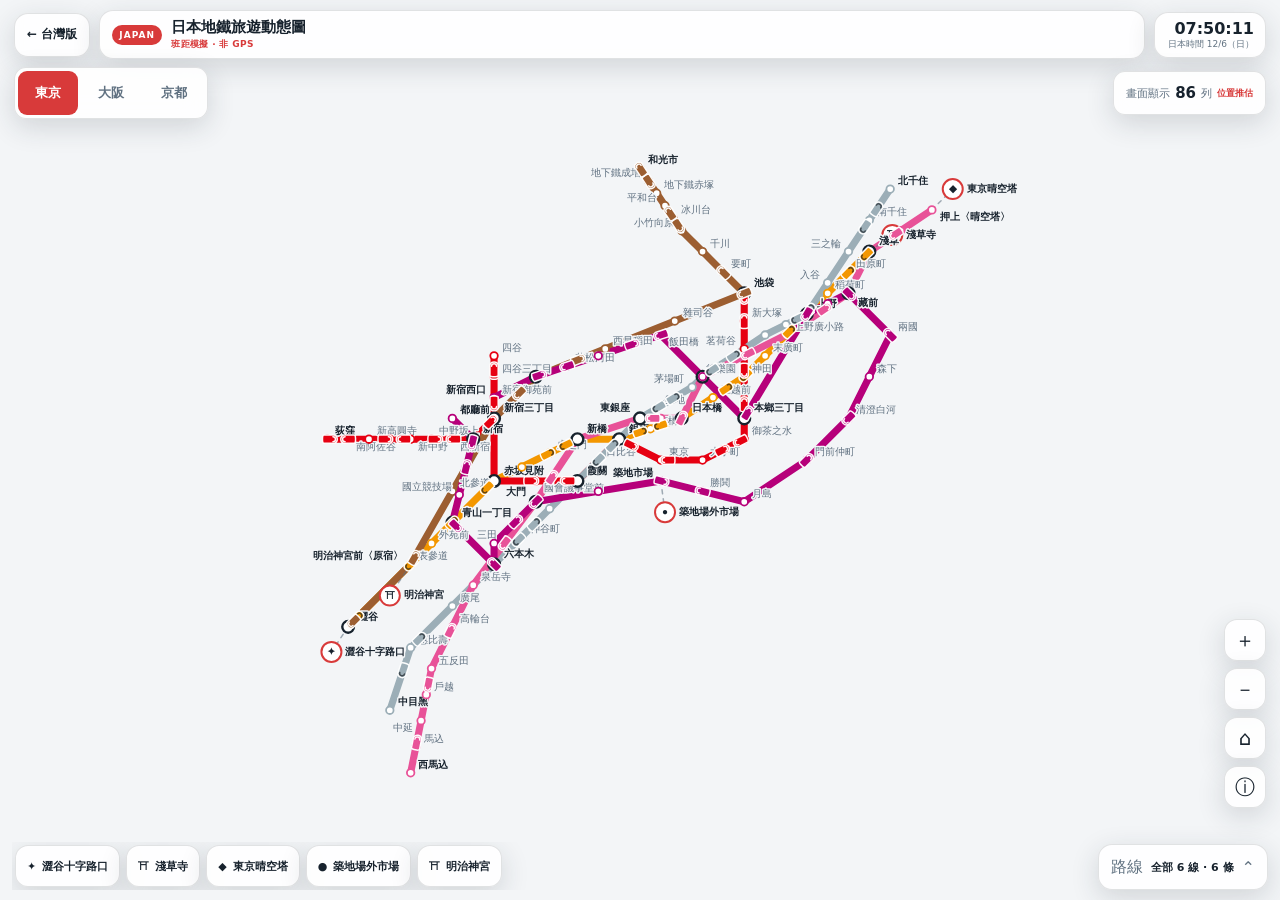
==== japan/index.html @ 380c913e "feat: add isolated Japan metro travel preview" ====
<!doctype html>
<html lang="zh-Hant">
<head>
  <meta charset="utf-8">
  <meta name="viewport" content="width=device-width, initial-scale=1, viewport-fit=cover">
  <meta name="theme-color" content="#09131D" media="(prefers-color-scheme: dark)">
  <meta name="theme-color" content="#F3F5F7" media="(prefers-color-scheme: light)">
  <meta name="description" content="東京、大阪、京都旅遊核心地鐵動態示意圖；位置依官方站序與概略班距模擬，非逐車 GPS。">
  <title>日本地鐵旅遊動態圖</title>
  <link rel="stylesheet" href="./styles.css">
</head>
<body>
  <canvas id="japanMap" role="img" aria-label="日本旅遊核心地鐵示意路網，可拖曳、縮放並點選列車、車站或景點。"></canvas>

  <header class="japan-topbar">
    <div class="japan-toprow">
      <a class="japan-back" href="../" aria-label="回到台灣捷運動態圖">← 台灣版</a>
      <div class="japan-brand">
        <span class="japan-country">JAPAN</span>
        <div class="japan-brand-copy">
          <h1>日本地鐵旅遊動態圖</h1>
          <span class="japan-method">班距模擬 · 非 GPS</span>
        </div>
      </div>
      <div class="japan-clockbox">
        <div class="japan-time" id="japanClock">--:--:--</div>
        <div class="japan-clocksub" id="japanClockSub">日本時間</div>
      </div>
    </div>

    <div class="japan-navrow">
      <div class="japan-tabs" id="japanCityTabs" role="tablist" aria-label="日本城市">
        <button data-city="tokyo" class="on" role="tab" aria-selected="true">東京</button>
        <button data-city="osaka" role="tab" aria-selected="false">大阪</button>
        <button data-city="kyoto" role="tab" aria-selected="false">京都</button>
      </div>
      <div class="japan-stat">畫面顯示 <b id="japanTrainCount">0</b> 列 <small>位置推估</small></div>
    </div>
  </header>

  <div class="japan-offbanner" id="japanOffBanner">目前非主要營運時段</div>

  <div class="japan-side-controls">
    <button id="japanZoomIn" aria-label="放大">＋</button>
    <button id="japanZoomOut" aria-label="縮小">－</button>
    <button id="japanFit" aria-label="回到全圖">⌂</button>
    <button id="japanInfo" aria-label="資料說明">ⓘ</button>
  </div>

  <div class="japan-bottom">
    <div class="japan-poi-tray" id="japanPoiTray" aria-label="熱門景點"></div>
    <button class="japan-route-button" id="japanRouteButton" aria-haspopup="dialog" aria-controls="japanRouteSheet">
      <span>路線</span>
      <b id="japanRouteSummary">讀取中</b>
      <span aria-hidden="true">⌃</span>
    </button>
  </div>

  <div class="japan-empty" id="japanEmpty" hidden>
    <b>目前沒有顯示路線</b>
    <span>可重新顯示這座城市的全部路線</span>
    <button id="japanRestore">全部顯示</button>
  </div>

  <dialog class="japan-sheet" id="japanRouteSheet" aria-labelledby="japanRouteTitle">
    <div class="japan-sheet-handle" aria-hidden="true"></div>
    <div class="japan-sheet-head">
      <div>
        <h2 id="japanRouteTitle">選擇顯示路線</h2>
        <p id="japanRouteSubtitle">旅遊核心版</p>
      </div>
      <button id="japanRouteClose" aria-label="關閉路線選單">✕</button>
    </div>
    <div class="japan-presets" id="japanPresets"></div>
    <div class="japan-route-list" id="japanRouteList"></div>
    <button class="japan-show-all" id="japanShowAll">顯示這座城市的全部路線</button>
  </dialog>

  <aside class="japan-popup" id="japanPopup" aria-live="polite">
    <button class="japan-popup-close" id="japanPopupClose" aria-label="關閉">✕</button>
    <span class="japan-line-chip" id="japanPopupChip"></span>
    <h2 id="japanPopupTitle"></h2>
    <div class="japan-popup-meta" id="japanPopupMeta"></div>
  </aside>

  <div class="japan-scrim" id="japanScrim" role="dialog" aria-modal="true" aria-labelledby="japanInfoTitle">
    <div class="japan-modal">
      <span class="japan-country">TRAVEL CORE</span>
      <h2 id="japanInfoTitle">日本版資料方式與範圍</h2>
      <p><b>畫面車點是依官方站序與概略班距平滑模擬，尚未逐班對齊官方時刻表，也不是逐車 GPS。</b> 東京、大阪與京都皆使用日本時間；臨時延誤、跳站、直通運轉及加班車可能不會反映。</p>
      <p>首版涵蓋東京 6 線、大阪 5 線及京都市營地下鐵完整 2 線，目標是快速看懂台灣旅客常用的觀光主軸，並非日本全國完整路網。</p>
      <p>都營淺草線與大江戶線具有官方即時 VehiclePosition 資料介面，但此審核預覽尚未把它套入車點；因此全頁目前統一、誠實標示為「班距模擬」。大阪官方列車位置頁未提供可合法重用的公開 API，本站不會擷取非公開介面。</p>
      <p>🐇「岡崎神社・兔子神社」是旅遊景點，不是地鐵站；圖上以景點 pin 與轉乘提示呈現。</p>
      <p class="japan-sources">
        官方資料：
        <a href="https://www.tokyometro.jp/tcn/subwaymap/index.html" target="_blank" rel="noreferrer">東京 Metro</a>、
        <a href="https://www.kotsu.metro.tokyo.jp/eng/subway_stations/" target="_blank" rel="noreferrer">都營地下鐵</a>、
        <a href="https://subway-tr.osakametro.co.jp/en/guide/routemap.php" target="_blank" rel="noreferrer">Osaka Metro</a>、
        <a href="https://www2.city.kyoto.lg.jp/kotsu/webguide/en/tika/tika_route_info.html" target="_blank" rel="noreferrer">京都市交通局</a>、
        <a href="https://ja.kyoto.travel/tourism/single01.php?category_id=7&amp;tourism_id=246" target="_blank" rel="noreferrer">京都市官方觀光</a>
      </p>
      <button id="japanInfoClose">開始看車</button>
    </div>
  </div>

  <script type="module" src="./app.mjs"></script>
</body>
</html>
---- japan/styles.css ----
:root {
  color-scheme: light dark;
  --jp-bg: #F3F5F7;
  --jp-panel: rgba(255, 255, 255, 0.9);
  --jp-panel-solid: #FFFFFF;
  --jp-ink: #17222D;
  --jp-muted: #607181;
  --jp-line: rgba(23, 34, 45, 0.13);
  --jp-accent: #D83A3A;
  --jp-accent-soft: #F9E5E5;
  --jp-on-accent: #FFFFFF;
  --jp-halo: #F3F5F7;
  --jp-shadow: 0 8px 28px rgba(30, 43, 55, 0.16);
  --jp-topbar-bottom: 126px;
}

@media (prefers-color-scheme: dark) {
  :root {
    --jp-bg: #09131D;
    --jp-panel: rgba(15, 29, 42, 0.9);
    --jp-panel-solid: #122131;
    --jp-ink: #EEF3F7;
    --jp-muted: #9AAABA;
    --jp-line: rgba(238, 243, 247, 0.13);
    --jp-accent: #FF6868;
    --jp-accent-soft: #3B2228;
    --jp-on-accent: #1C0B0B;
    --jp-halo: #09131D;
    --jp-shadow: 0 8px 30px rgba(0, 0, 0, 0.48);
  }
}

* { box-sizing: border-box; margin: 0; padding: 0; }
html, body { width: 100%; height: 100%; }

body {
  position: fixed;
  inset: 0;
  overflow: hidden;
  background: var(--jp-bg);
  color: var(--jp-ink);
  font-family: -apple-system, BlinkMacSystemFont, "PingFang TC", "Noto Sans TC",
    "Yu Gothic UI", "Microsoft JhengHei", system-ui, sans-serif;
  user-select: none;
  -webkit-user-select: none;
}

#japanMap {
  position: absolute;
  inset: 0;
  width: 100%;
  height: 100%;
  touch-action: none;
  cursor: grab;
}

#japanMap.dragging { cursor: grabbing; }

.japan-topbar {
  position: absolute;
  z-index: 20;
  top: 0;
  left: 0;
  right: 0;
  display: flex;
  flex-direction: column;
  gap: 8px;
  padding: calc(10px + env(safe-area-inset-top)) 14px 8px;
  pointer-events: none;
}

.japan-toprow,
.japan-navrow {
  display: flex;
  align-items: center;
  gap: 9px;
}

.japan-back,
.japan-brand,
.japan-clockbox,
.japan-tabs,
.japan-stat {
  border: 1px solid var(--jp-line);
  background: var(--jp-panel);
  -webkit-backdrop-filter: blur(14px);
  backdrop-filter: blur(14px);
  box-shadow: var(--jp-shadow);
  pointer-events: auto;
}

.japan-back {
  min-height: 44px;
  display: inline-flex;
  align-items: center;
  padding: 0 12px;
  border-radius: 14px;
  color: var(--jp-ink);
  text-decoration: none;
  font-size: 12px;
  font-weight: 800;
  white-space: nowrap;
}

.japan-brand {
  min-width: 0;
  flex: 1;
  min-height: 44px;
  display: flex;
  align-items: center;
  gap: 9px;
  padding: 7px 12px;
  border-radius: 14px;
}

.japan-country {
  display: inline-flex;
  flex: 0 0 auto;
  align-items: center;
  min-height: 20px;
  padding: 3px 7px;
  border-radius: 999px;
  background: var(--jp-accent);
  color: var(--jp-on-accent);
  font-size: 9px;
  font-weight: 900;
  letter-spacing: 0.12em;
}

.japan-brand-copy { min-width: 0; }

.japan-brand h1 {
  overflow: hidden;
  color: var(--jp-ink);
  font-size: 15px;
  font-weight: 850;
  line-height: 1.2;
  text-overflow: ellipsis;
  white-space: nowrap;
}

.japan-method {
  display: block;
  overflow: hidden;
  margin-top: 2px;
  color: var(--jp-accent);
  font-size: 9px;
  font-weight: 800;
  letter-spacing: 0.04em;
  text-overflow: ellipsis;
  white-space: nowrap;
}

.japan-clockbox {
  flex: 0 0 auto;
  min-width: 112px;
  padding: 6px 11px;
  border-radius: 14px;
  text-align: right;
}

.japan-time {
  font-size: 16px;
  font-weight: 800;
  font-variant-numeric: tabular-nums;
}

.japan-clocksub {
  color: var(--jp-muted);
  font-size: 9px;
  white-space: nowrap;
}

.japan-navrow { justify-content: space-between; }

.japan-tabs {
  display: inline-flex;
  gap: 3px;
  padding: 3px;
  border-radius: 12px;
}

.japan-tabs button,
.japan-side-controls button,
.japan-route-button,
.japan-poi,
.japan-sheet button,
.japan-empty button,
.japan-modal button,
.japan-popup-close {
  appearance: none;
  border: 0;
  color: inherit;
  font: inherit;
  cursor: pointer;
}

.japan-tabs button {
  min-height: 44px;
  padding: 6px 17px;
  border-radius: 9px;
  background: transparent;
  color: var(--jp-muted);
  font-size: 13px;
  font-weight: 800;
}

.japan-tabs button.on {
  background: var(--jp-accent);
  color: var(--jp-on-accent);
}

.japan-stat {
  min-height: 44px;
  display: flex;
  align-items: center;
  gap: 5px;
  padding: 6px 12px;
  border-radius: 12px;
  color: var(--jp-muted);
  font-size: 11px;
  white-space: nowrap;
}

.japan-stat b {
  color: var(--jp-ink);
  font-size: 15px;
  font-variant-numeric: tabular-nums;
}

.japan-stat small {
  color: var(--jp-accent);
  font-size: 9px;
  font-weight: 850;
}

.japan-offbanner {
  position: absolute;
  z-index: 12;
  top: calc(var(--jp-topbar-bottom) + 8px);
  left: 50%;
  padding: 7px 13px;
  border: 1px solid var(--jp-line);
  border-radius: 999px;
  background: var(--jp-panel);
  box-shadow: var(--jp-shadow);
  color: var(--jp-muted);
  font-size: 11px;
  opacity: 0;
  pointer-events: none;
  transform: translate(-50%, -8px);
  transition: 180ms ease;
  white-space: nowrap;
}

.japan-offbanner.show { opacity: 1; transform: translate(-50%, 0); }

.japan-side-controls {
  position: absolute;
  z-index: 15;
  right: 14px;
  bottom: calc(92px + env(safe-area-inset-bottom));
  display: flex;
  flex-direction: column;
  gap: 7px;
}

.japan-side-controls button {
  width: 42px;
  height: 42px;
  border: 1px solid var(--jp-line);
  border-radius: 13px;
  background: var(--jp-panel);
  box-shadow: var(--jp-shadow);
  color: var(--jp-ink);
  font-size: 20px;
  font-weight: 500;
}

.japan-bottom {
  position: absolute;
  z-index: 18;
  right: 12px;
  bottom: calc(10px + env(safe-area-inset-bottom));
  left: 12px;
  display: flex;
  align-items: flex-end;
  gap: 8px;
  pointer-events: none;
}

.japan-poi-tray {
  flex: 1;
  display: flex;
  gap: 6px;
  min-width: 0;
  overflow-x: auto;
  padding: 3px;
  scrollbar-width: none;
  pointer-events: auto;
}

.japan-poi-tray::-webkit-scrollbar { display: none; }

.japan-poi {
  flex: 0 0 auto;
  min-height: 42px;
  display: inline-flex;
  align-items: center;
  gap: 6px;
  padding: 7px 11px;
  border: 1px solid var(--jp-line);
  border-radius: 13px;
  background: var(--jp-panel);
  box-shadow: var(--jp-shadow);
  color: var(--jp-ink);
  font-size: 11px;
  font-weight: 750;
  white-space: nowrap;
}

.japan-poi.featured {
  border-color: color-mix(in srgb, var(--jp-accent) 40%, transparent);
  background: var(--jp-accent-soft);
}

.japan-route-button {
  flex: 0 0 auto;
  min-width: 150px;
  min-height: 46px;
  display: grid;
  grid-template-columns: auto 1fr auto;
  align-items: center;
  gap: 8px;
  padding: 7px 12px;
  border: 1px solid var(--jp-line);
  border-radius: 14px;
  background: var(--jp-panel);
  box-shadow: var(--jp-shadow);
  color: var(--jp-muted);
  pointer-events: auto;
  text-align: left;
}

.japan-route-button b {
  overflow: hidden;
  color: var(--jp-ink);
  font-size: 11px;
  text-overflow: ellipsis;
  white-space: nowrap;
}

.japan-empty {
  position: absolute;
  z-index: 14;
  top: 50%;
  left: 50%;
  width: min(300px, calc(100vw - 40px));
  padding: 18px;
  border: 1px solid var(--jp-line);
  border-radius: 18px;
  background: var(--jp-panel);
  box-shadow: var(--jp-shadow);
  text-align: center;
  transform: translate(-50%, -50%);
}

.japan-empty span {
  display: block;
  margin: 4px 0 12px;
  color: var(--jp-muted);
  font-size: 12px;
}

.japan-empty button,
.japan-show-all,
.japan-modal button {
  min-height: 44px;
  padding: 8px 16px;
  border-radius: 12px;
  background: var(--jp-accent);
  color: var(--jp-on-accent);
  font-weight: 850;
}

.japan-sheet {
  position: fixed;
  z-index: 50;
  top: auto;
  right: 0;
  bottom: 0;
  left: 0;
  width: min(620px, 100%);
  max-height: min(76vh, 720px);
  margin: auto;
  padding: 10px 14px calc(16px + env(safe-area-inset-bottom));
  overflow-y: auto;
  border: 1px solid var(--jp-line);
  border-bottom: 0;
  border-radius: 22px 22px 0 0;
  background: var(--jp-panel-solid);
  box-shadow: 0 -12px 40px rgba(0, 0, 0, 0.26);
  color: var(--jp-ink);
}

.japan-sheet::backdrop { background: rgba(4, 11, 17, 0.58); }

.japan-sheet-handle {
  width: 42px;
  height: 4px;
  margin: 1px auto 10px;
  border-radius: 999px;
  background: var(--jp-line);
}

.japan-sheet-head {
  display: flex;
  align-items: center;
  justify-content: space-between;
  margin-bottom: 12px;
}

.japan-sheet-head h2 { font-size: 18px; }
.japan-sheet-head p { margin-top: 2px; color: var(--jp-muted); font-size: 11px; }
.japan-sheet-head button,
.japan-popup-close {
  width: 42px;
  height: 42px;
  border-radius: 12px;
  background: transparent;
  color: var(--jp-muted);
}

.japan-presets {
  display: flex;
  gap: 7px;
  overflow-x: auto;
  margin-bottom: 12px;
  padding-bottom: 2px;
}

.japan-presets button {
  flex: 0 0 auto;
  min-height: 40px;
  padding: 7px 13px;
  border: 1px solid var(--jp-line);
  border-radius: 999px;
  background: transparent;
  color: var(--jp-muted);
  font-size: 12px;
  font-weight: 800;
}

.japan-presets button.on {
  border-color: var(--jp-accent);
  background: var(--jp-accent-soft);
  color: var(--jp-accent);
}

.japan-route-list {
  display: grid;
  grid-template-columns: repeat(2, minmax(0, 1fr));
  gap: 8px;
}

.japan-route-row {
  min-height: 52px;
  display: grid;
  grid-template-columns: 11px 1fr auto;
  align-items: center;
  gap: 9px;
  padding: 9px 11px;
  border: 1px solid var(--jp-line) !important;
  border-radius: 13px;
  background: transparent;
  color: var(--jp-ink);
  text-align: left;
}

.japan-route-dot {
  width: 10px;
  height: 10px;
  border-radius: 50%;
  background: var(--route-color);
}

.japan-route-copy b,
.japan-route-copy small { display: block; }
.japan-route-copy b { font-size: 12px; }
.japan-route-copy small {
  margin-top: 2px;
  color: var(--jp-muted);
  font-size: 9px;
}

.japan-route-toggle {
  width: 32px;
  height: 19px;
  padding: 2px;
  border-radius: 999px;
  background: var(--jp-line);
}

.japan-route-toggle::after {
  content: "";
  display: block;
  width: 15px;
  height: 15px;
  border-radius: 50%;
  background: var(--jp-panel-solid);
  box-shadow: 0 1px 4px rgba(0,0,0,.25);
  transition: transform 160ms ease;
}

.japan-route-row[aria-pressed="true"] .japan-route-toggle {
  background: var(--route-color);
}

.japan-route-row[aria-pressed="true"] .japan-route-toggle::after {
  transform: translateX(13px);
}

.japan-show-all { width: 100%; margin-top: 12px; }

.japan-popup {
  position: absolute;
  z-index: 24;
  top: calc(var(--jp-topbar-bottom) + 12px);
  left: 14px;
  width: min(330px, calc(100vw - 80px));
  padding: 13px 44px 13px 14px;
  border: 1px solid var(--jp-line);
  border-radius: 16px;
  background: var(--jp-panel);
  box-shadow: var(--jp-shadow);
  opacity: 0;
  pointer-events: none;
  transform: translateY(-7px);
  transition: 160ms ease;
}

.japan-popup.show { opacity: 1; pointer-events: auto; transform: translateY(0); }
.japan-popup-close { position: absolute; top: 5px; right: 5px; }

.japan-line-chip {
  display: inline-flex;
  min-height: 23px;
  align-items: center;
  padding: 3px 8px;
  border-radius: 8px;
  font-size: 10px;
  font-weight: 900;
}

.japan-popup h2 { margin-top: 7px; font-size: 18px; }
.japan-popup-meta { margin-top: 5px; color: var(--jp-muted); font-size: 12px; line-height: 1.55; }

.japan-scrim {
  position: fixed;
  z-index: 80;
  inset: 0;
  display: none;
  align-items: center;
  justify-content: center;
  padding: 18px;
  background: rgba(3, 10, 16, 0.62);
}

.japan-scrim.show { display: flex; }

.japan-modal {
  width: min(540px, 100%);
  max-height: min(82vh, 720px);
  overflow-y: auto;
  padding: 22px;
  border: 1px solid var(--jp-line);
  border-radius: 20px;
  background: var(--jp-panel-solid);
  box-shadow: 0 18px 60px rgba(0,0,0,.4);
}

.japan-modal h2 { margin: 11px 0 13px; font-size: 21px; }
.japan-modal p { margin-top: 10px; color: var(--jp-muted); font-size: 13px; line-height: 1.65; }
.japan-modal b { color: var(--jp-ink); }
.japan-modal a {
  color: var(--jp-ink);
  font-weight: 750;
  text-decoration-color: color-mix(in srgb, var(--jp-accent) 76%, transparent);
  text-underline-offset: 3px;
}
.japan-sources { padding-top: 10px; border-top: 1px solid var(--jp-line); }
.japan-modal button { width: 100%; margin-top: 17px; }

button:focus-visible,
a:focus-visible {
  outline: 2px solid var(--jp-accent);
  outline-offset: 2px;
}

@media (max-width: 620px) {
  .japan-topbar { padding-right: 9px; padding-left: 9px; }
  .japan-toprow { gap: 6px; }
  .japan-back { padding-inline: 9px; font-size: 11px; }
  .japan-brand { padding-inline: 9px; }
  .japan-country { display: none; }
  .japan-clockbox { min-width: 96px; padding-inline: 8px; }
  .japan-clocksub { max-width: 92px; overflow: hidden; text-overflow: ellipsis; }
  .japan-tabs { flex: 1; }
  .japan-tabs button { flex: 1 1 0; min-width: 0; padding-inline: 8px; }
  .japan-stat { padding-inline: 8px; }
  .japan-stat small { display: none; }
  .japan-side-controls { right: 10px; }
  .japan-bottom { right: 9px; left: 9px; }
  .japan-route-button { min-width: 132px; }
  .japan-route-list { grid-template-columns: 1fr; }
}

@media (max-width: 390px) {
  .japan-brand h1 { font-size: 13px; }
  .japan-method { font-size: 8px; }
  .japan-time { font-size: 14px; }
  .japan-clockbox { min-width: 86px; }
  .japan-stat { font-size: 0; gap: 2px; }
  .japan-stat::before { content: "列車"; font-size: 10px; }
  .japan-route-button { min-width: 122px; }
}

@media (max-width: 350px) {
  .japan-back {
    width: 42px;
    justify-content: center;
    overflow: hidden;
    color: transparent;
    font-size: 0;
  }
  .japan-back::before {
    content: "←";
    color: var(--jp-ink);
    font-size: 14px;
  }
  .japan-brand { gap: 0; }
  .japan-clockbox { min-width: 82px; }
}

@media (prefers-reduced-motion: reduce) {
  *, *::before, *::after {
    scroll-behavior: auto !important;
    transition-duration: 0.01ms !important;
  }
}
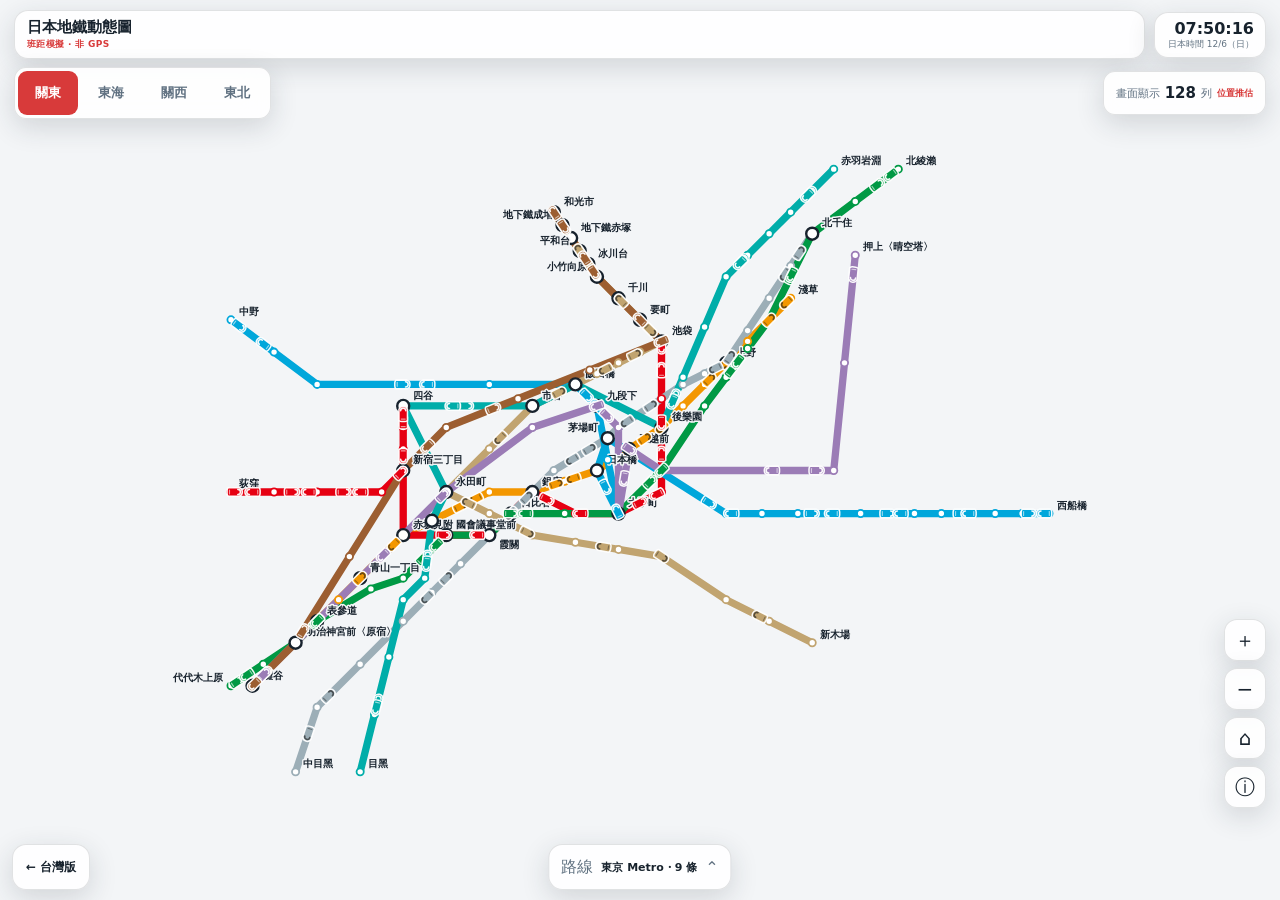
==== commit bf0a58d6: "feat: expand Japan metro network and align UI" ====
--- a/japan/index.html
+++ b/japan/index.html
@@ -5,20 +5,18 @@
   <meta name="viewport" content="width=device-width, initial-scale=1, viewport-fit=cover">
   <meta name="theme-color" content="#09131D" media="(prefers-color-scheme: dark)">
   <meta name="theme-color" content="#F3F5F7" media="(prefers-color-scheme: light)">
-  <meta name="description" content="東京、大阪、京都旅遊核心地鐵動態示意圖；位置依官方站序與概略班距模擬，非逐車 GPS。">
-  <title>日本地鐵旅遊動態圖</title>
+  <meta name="description" content="日本本州主要地下鐵的車廂路線圖式動態模擬。涵蓋東京、橫濱、名古屋、大阪、京都、神戶與仙台；依概略班距推估，非 GPS。">
+  <title>日本地鐵動態圖</title>
   <link rel="stylesheet" href="./styles.css">
 </head>
 <body>
-  <canvas id="japanMap" role="img" aria-label="日本旅遊核心地鐵示意路網，可拖曳、縮放並點選列車、車站或景點。"></canvas>
+  <canvas id="japanMap" role="img" aria-label="日本本州主要地下鐵車廂路線圖式動態模擬"></canvas>
 
   <header class="japan-topbar">
     <div class="japan-toprow">
-      <a class="japan-back" href="../" aria-label="回到台灣捷運動態圖">← 台灣版</a>
       <div class="japan-brand">
-        <span class="japan-country">JAPAN</span>
-        <div class="japan-brand-copy">
-          <h1>日本地鐵旅遊動態圖</h1>
+        <div>
+          <h1>日本地鐵動態圖</h1>
           <span class="japan-method">班距模擬 · 非 GPS</span>
         </div>
       </div>
@@ -29,26 +27,27 @@
     </div>
 
     <div class="japan-navrow">
-      <div class="japan-tabs" id="japanCityTabs" role="tablist" aria-label="日本城市">
-        <button data-city="tokyo" class="on" role="tab" aria-selected="true">東京</button>
-        <button data-city="osaka" role="tab" aria-selected="false">大阪</button>
-        <button data-city="kyoto" role="tab" aria-selected="false">京都</button>
+      <div class="japan-tabs" role="tablist" aria-label="日本區域">
+        <button data-region="kanto" class="on" role="tab" aria-selected="true">關東</button>
+        <button data-region="tokai" role="tab" aria-selected="false">東海</button>
+        <button data-region="kansai" role="tab" aria-selected="false">關西</button>
+        <button data-region="tohoku" role="tab" aria-selected="false">東北</button>
       </div>
-      <div class="japan-stat">畫面顯示 <b id="japanTrainCount">0</b> 列 <small>位置推估</small></div>
+      <div class="japan-stat">畫面顯示 <b id="japanTrainCount">0</b> 列<small>位置推估</small></div>
     </div>
   </header>
 
-  <div class="japan-offbanner" id="japanOffBanner">目前非主要營運時段</div>
+  <div class="japan-offbanner" id="japanOffBanner">目前可能在非營運時段</div>
 
   <div class="japan-side-controls">
     <button id="japanZoomIn" aria-label="放大">＋</button>
-    <button id="japanZoomOut" aria-label="縮小">－</button>
+    <button id="japanZoomOut" aria-label="縮小">−</button>
     <button id="japanFit" aria-label="回到全圖">⌂</button>
-    <button id="japanInfo" aria-label="資料說明">ⓘ</button>
+    <button id="japanInfo" aria-label="資料與方法說明">ⓘ</button>
   </div>
 
+  <a class="japan-country-switch" href="../" aria-label="回到台灣捷運動態圖">← 台灣版</a>
   <div class="japan-bottom">
-    <div class="japan-poi-tray" id="japanPoiTray" aria-label="熱門景點"></div>
     <button class="japan-route-button" id="japanRouteButton" aria-haspopup="dialog" aria-controls="japanRouteSheet">
       <span>路線</span>
       <b id="japanRouteSummary">讀取中</b>
@@ -58,8 +57,8 @@
 
   <div class="japan-empty" id="japanEmpty" hidden>
     <b>目前沒有顯示路線</b>
-    <span>可重新顯示這座城市的全部路線</span>
-    <button id="japanRestore">全部顯示</button>
+    <span>可打開下方路線面板重新選擇。</span>
+    <button id="japanRestore">顯示本區全部</button>
   </div>
 
   <dialog class="japan-sheet" id="japanRouteSheet" aria-labelledby="japanRouteTitle">
@@ -67,13 +66,13 @@
     <div class="japan-sheet-head">
       <div>
         <h2 id="japanRouteTitle">選擇顯示路線</h2>
-        <p id="japanRouteSubtitle">旅遊核心版</p>
+        <p id="japanRouteSubtitle">依區域載入</p>
       </div>
-      <button id="japanRouteClose" aria-label="關閉路線選單">✕</button>
+      <button id="japanRouteClose" aria-label="關閉路線面板">✕</button>
     </div>
     <div class="japan-presets" id="japanPresets"></div>
     <div class="japan-route-list" id="japanRouteList"></div>
-    <button class="japan-show-all" id="japanShowAll">顯示這座城市的全部路線</button>
+    <button class="japan-show-all" id="japanShowAll">顯示本區全部路線</button>
   </dialog>
 
   <aside class="japan-popup" id="japanPopup" aria-live="polite">
@@ -85,21 +84,24 @@
 
   <div class="japan-scrim" id="japanScrim" role="dialog" aria-modal="true" aria-labelledby="japanInfoTitle">
     <div class="japan-modal">
-      <span class="japan-country">TRAVEL CORE</span>
-      <h2 id="japanInfoTitle">日本版資料方式與範圍</h2>
-      <p><b>畫面車點是依官方站序與概略班距平滑模擬，尚未逐班對齊官方時刻表，也不是逐車 GPS。</b> 東京、大阪與京都皆使用日本時間；臨時延誤、跳站、直通運轉及加班車可能不會反映。</p>
-      <p>首版涵蓋東京 6 線、大阪 5 線及京都市營地下鐵完整 2 線，目標是快速看懂台灣旅客常用的觀光主軸，並非日本全國完整路網。</p>
-      <p>都營淺草線與大江戶線具有官方即時 VehiclePosition 資料介面，但此審核預覽尚未把它套入車點；因此全頁目前統一、誠實標示為「班距模擬」。大阪官方列車位置頁未提供可合法重用的公開 API，本站不會擷取非公開介面。</p>
-      <p>🐇「岡崎神社・兔子神社」是旅遊景點，不是地鐵站；圖上以景點 pin 與轉乘提示呈現。</p>
+      <span class="japan-country">JAPAN · 36 LINES</span>
+      <h2 id="japanInfoTitle">這張圖如何運作</h2>
+      <p><b>畫面採日本車廂路線圖常見的示意邏輯：</b>保留站序、轉乘與路線色，用水平、垂直和 45 度折線簡化呈現；不是按照真實地理比例，也不是複製任何一家業者的官方圖面。</p>
+      <p>目前涵蓋東京 Metro 9 線、都營 4 線、橫濱 2 線、名古屋 6 線、Osaka Metro 8 線與 New Tram、京都 2 線、神戶 2 系統、仙台 2 線，共 36 條。JR、私鐵、單軌、路面電車及其他非市營地下鐵不在這一版範圍。</p>
+      <p><b>列車不是即時 GPS。</b>位置依官方站序、概略首末班與尖離峰班距平順推估，尚未逐班對齊各公司完整時刻表，因此適合看路網與方向，不適合拿來判斷實際到站時間。</p>
+      <p>京都東西線已完整收錄 T09 蹴上與 T10 東山，因此可涵蓋前往岡崎神社一帶的地鐵路段；景點本身不是地鐵站，所以不另外放進路線圖。</p>
       <p class="japan-sources">
-        官方資料：
-        <a href="https://www.tokyometro.jp/tcn/subwaymap/index.html" target="_blank" rel="noreferrer">東京 Metro</a>、
-        <a href="https://www.kotsu.metro.tokyo.jp/eng/subway_stations/" target="_blank" rel="noreferrer">都營地下鐵</a>、
-        <a href="https://subway-tr.osakametro.co.jp/en/guide/routemap.php" target="_blank" rel="noreferrer">Osaka Metro</a>、
-        <a href="https://www2.city.kyoto.lg.jp/kotsu/webguide/en/tika/tika_route_info.html" target="_blank" rel="noreferrer">京都市交通局</a>、
-        <a href="https://ja.kyoto.travel/tourism/single01.php?category_id=7&amp;tourism_id=246" target="_blank" rel="noreferrer">京都市官方觀光</a>
+        官方路線依據：
+        <a href="https://www.tokyometro.jp/lang_en/station/index.html" target="_blank" rel="noreferrer">東京 Metro</a>、
+        <a href="https://www.kotsu.metro.tokyo.jp/eng/maps/subway/" target="_blank" rel="noreferrer">都營地下鐵</a>、
+        <a href="https://www.city.yokohama.lg.jp/kotsu/sub/norikata/eki.html" target="_blank" rel="noreferrer">橫濱</a>、
+        <a href="https://www.kotsu.city.nagoya.jp/rp/SUBWAY/routemap.html" target="_blank" rel="noreferrer">名古屋</a>、
+        <a href="https://subway.osakametro.co.jp/en/guide/routemap.php" target="_blank" rel="noreferrer">大阪</a>、
+        <a href="https://www.city.kyoto.lg.jp/kotsu/page/0000008995.html" target="_blank" rel="noreferrer">京都</a>、
+        <a href="https://kotsu.city.kobe.lg.jp/chinese-trad/cnt-subway-map/" target="_blank" rel="noreferrer">神戶</a>、
+        <a href="https://www.kotsu.city.sendai.jp/subway/station/" target="_blank" rel="noreferrer">仙台</a>。
       </p>
-      <button id="japanInfoClose">開始看車</button>
+      <button id="japanInfoClose">了解，回到地圖</button>
     </div>
   </div>
 
--- a/japan/styles.css
+++ b/japan/styles.css
@@ -76,7 +76,6 @@
   gap: 9px;
 }
 
-.japan-back,
 .japan-brand,
 .japan-clockbox,
 .japan-tabs,
@@ -87,19 +86,6 @@
   backdrop-filter: blur(14px);
   box-shadow: var(--jp-shadow);
   pointer-events: auto;
-}
-
-.japan-back {
-  min-height: 44px;
-  display: inline-flex;
-  align-items: center;
-  padding: 0 12px;
-  border-radius: 14px;
-  color: var(--jp-ink);
-  text-decoration: none;
-  font-size: 12px;
-  font-weight: 800;
-  white-space: nowrap;
 }
 
 .japan-brand {
@@ -183,7 +169,6 @@
 .japan-tabs button,
 .japan-side-controls button,
 .japan-route-button,
-.japan-poi,
 .japan-sheet button,
 .japan-empty button,
 .japan-modal button,
@@ -280,53 +265,17 @@
 .japan-bottom {
   position: absolute;
   z-index: 18;
-  right: 12px;
+  right: auto;
   bottom: calc(10px + env(safe-area-inset-bottom));
-  left: 12px;
-  display: flex;
-  align-items: flex-end;
-  gap: 8px;
+  left: 50%;
+  transform: translateX(-50%);
   pointer-events: none;
-}
-
-.japan-poi-tray {
-  flex: 1;
-  display: flex;
-  gap: 6px;
-  min-width: 0;
-  overflow-x: auto;
-  padding: 3px;
-  scrollbar-width: none;
-  pointer-events: auto;
-}
-
-.japan-poi-tray::-webkit-scrollbar { display: none; }
-
-.japan-poi {
-  flex: 0 0 auto;
-  min-height: 42px;
-  display: inline-flex;
-  align-items: center;
-  gap: 6px;
-  padding: 7px 11px;
-  border: 1px solid var(--jp-line);
-  border-radius: 13px;
-  background: var(--jp-panel);
-  box-shadow: var(--jp-shadow);
-  color: var(--jp-ink);
-  font-size: 11px;
-  font-weight: 750;
-  white-space: nowrap;
-}
-
-.japan-poi.featured {
-  border-color: color-mix(in srgb, var(--jp-accent) 40%, transparent);
-  background: var(--jp-accent-soft);
 }
 
 .japan-route-button {
   flex: 0 0 auto;
   min-width: 150px;
+  max-width: min(56vw, 310px);
   min-height: 46px;
   display: grid;
   grid-template-columns: auto 1fr auto;
@@ -340,6 +289,27 @@
   color: var(--jp-muted);
   pointer-events: auto;
   text-align: left;
+}
+
+.japan-country-switch {
+  position: absolute;
+  z-index: 18;
+  bottom: calc(10px + env(safe-area-inset-bottom));
+  left: 12px;
+  min-height: 46px;
+  display: inline-flex;
+  align-items: center;
+  padding: 7px 13px;
+  border: 1px solid var(--jp-line);
+  border-radius: 14px;
+  background: var(--jp-panel);
+  box-shadow: var(--jp-shadow);
+  color: var(--jp-ink);
+  font-size: 12px;
+  font-weight: 850;
+  text-decoration: none;
+  -webkit-backdrop-filter: blur(14px);
+  backdrop-filter: blur(14px);
 }
 
 .japan-route-button b {
@@ -437,7 +407,9 @@
   overflow-x: auto;
   margin-bottom: 12px;
   padding-bottom: 2px;
-}
+  scrollbar-width: none;
+}
+.japan-presets::-webkit-scrollbar { display: none; }
 
 .japan-presets button {
   flex: 0 0 auto;
@@ -600,7 +572,6 @@
 @media (max-width: 620px) {
   .japan-topbar { padding-right: 9px; padding-left: 9px; }
   .japan-toprow { gap: 6px; }
-  .japan-back { padding-inline: 9px; font-size: 11px; }
   .japan-brand { padding-inline: 9px; }
   .japan-country { display: none; }
   .japan-clockbox { min-width: 96px; padding-inline: 8px; }
@@ -610,7 +581,7 @@
   .japan-stat { padding-inline: 8px; }
   .japan-stat small { display: none; }
   .japan-side-controls { right: 10px; }
-  .japan-bottom { right: 9px; left: 9px; }
+  .japan-bottom { right: auto; left: 50%; }
   .japan-route-button { min-width: 132px; }
   .japan-route-list { grid-template-columns: 1fr; }
 }
@@ -626,20 +597,18 @@
 }
 
 @media (max-width: 350px) {
-  .japan-back {
-    width: 42px;
-    justify-content: center;
+  .japan-clockbox { min-width: 82px; }
+  .japan-country-switch {
+    width: 46px;
     overflow: hidden;
     color: transparent;
     font-size: 0;
   }
-  .japan-back::before {
+  .japan-country-switch::before {
     content: "←";
     color: var(--jp-ink);
     font-size: 14px;
   }
-  .japan-brand { gap: 0; }
-  .japan-clockbox { min-width: 82px; }
 }
 
 @media (prefers-reduced-motion: reduce) {
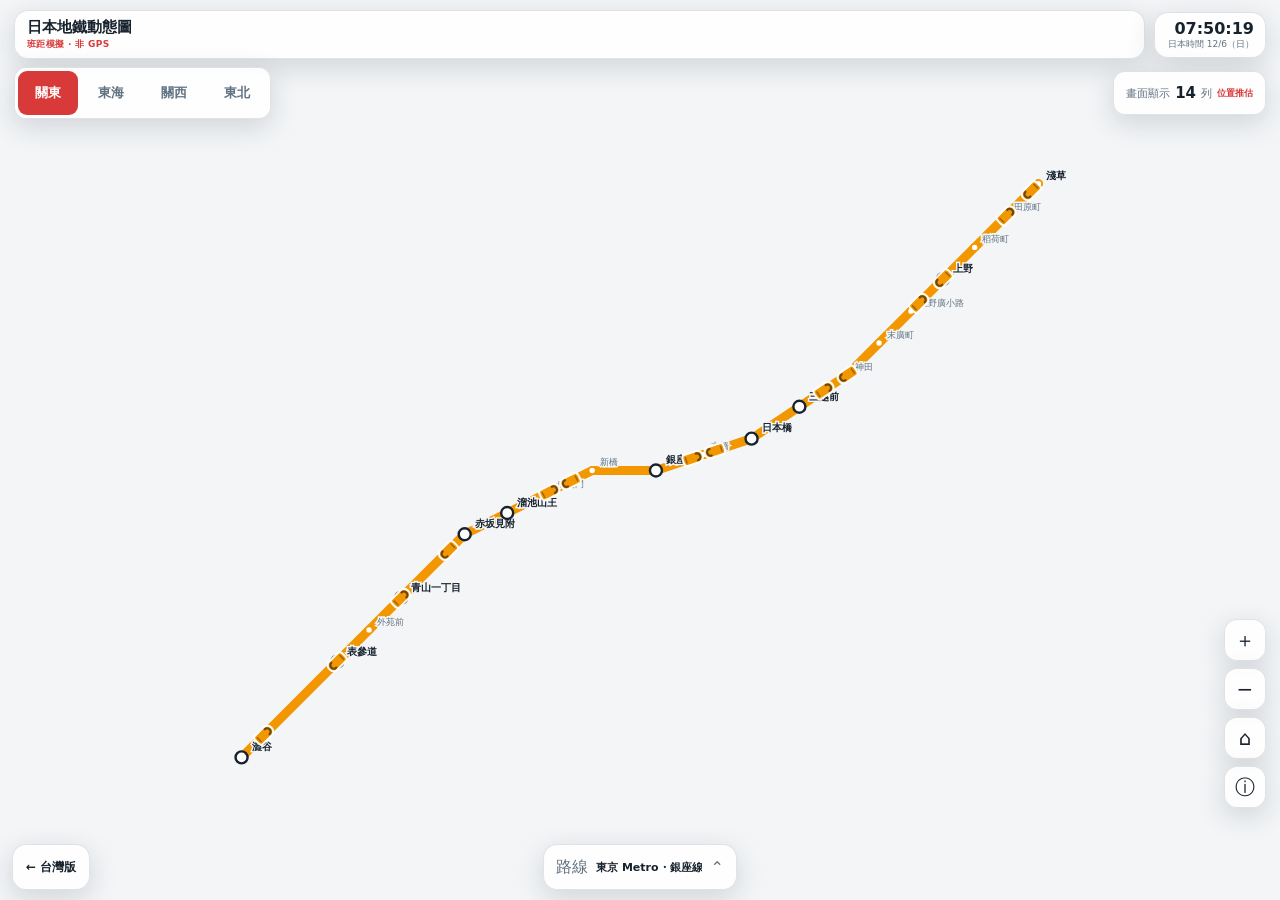
==== commit 871d3547: "Redesign Japan metro maps for single-line clarity" ====
--- a/japan/index.html
+++ b/japan/index.html
@@ -57,8 +57,8 @@
 
   <div class="japan-empty" id="japanEmpty" hidden>
     <b>目前沒有顯示路線</b>
-    <span>可打開下方路線面板重新選擇。</span>
-    <button id="japanRestore">顯示本區全部</button>
+    <span>可回到目前營運系統的路網總覽。</span>
+    <button id="japanRestore">回到路網總覽</button>
   </div>
 
   <dialog class="japan-sheet" id="japanRouteSheet" aria-labelledby="japanRouteTitle">
@@ -72,7 +72,7 @@
     </div>
     <div class="japan-presets" id="japanPresets"></div>
     <div class="japan-route-list" id="japanRouteList"></div>
-    <button class="japan-show-all" id="japanShowAll">顯示本區全部路線</button>
+    <button class="japan-show-all" id="japanShowAll">回到目前系統的路網總覽</button>
   </dialog>
 
   <aside class="japan-popup" id="japanPopup" aria-live="polite">
@@ -86,7 +86,8 @@
     <div class="japan-modal">
       <span class="japan-country">JAPAN · 36 LINES</span>
       <h2 id="japanInfoTitle">這張圖如何運作</h2>
-      <p><b>畫面採日本車廂路線圖常見的示意邏輯：</b>保留站序、轉乘與路線色，用水平、垂直和 45 度折線簡化呈現；不是按照真實地理比例，也不是複製任何一家業者的官方圖面。</p>
+      <p><b>畫面分成「路網總覽」與「單線行車圖」：</b>總覽只顯示同一家營運系統，並縮小列車、精簡站名；單線模式才顯示完整方向車標與較多站名。不同公司、不同城市不會再疊在同一張圖。</p>
+      <p>路線保留官方站序、轉乘關係與代表色，以水平、垂直和 45 度折線簡化呈現；不是按照真實地理比例，也不冒充任何一家業者的官方車廂圖。</p>
       <p>目前涵蓋東京 Metro 9 線、都營 4 線、橫濱 2 線、名古屋 6 線、Osaka Metro 8 線與 New Tram、京都 2 線、神戶 2 系統、仙台 2 線，共 36 條。JR、私鐵、單軌、路面電車及其他非市營地下鐵不在這一版範圍。</p>
       <p><b>列車不是即時 GPS。</b>位置依官方站序、概略首末班與尖離峰班距平順推估，尚未逐班對齊各公司完整時刻表，因此適合看路網與方向，不適合拿來判斷實際到站時間。</p>
       <p>京都東西線已完整收錄 T09 蹴上與 T10 東山，因此可涵蓋前往岡崎神社一帶的地鐵路段；景點本身不是地鐵站，所以不另外放進路線圖。</p>
--- a/japan/styles.css
+++ b/japan/styles.css
@@ -449,6 +449,24 @@
   text-align: left;
 }
 
+.japan-overview-row {
+  grid-column: 1 / -1;
+  grid-template-columns: 24px 1fr auto;
+  background: var(--jp-accent-soft);
+}
+
+.japan-overview-icon {
+  width: 24px;
+  height: 24px;
+  display: grid;
+  place-items: center;
+  border-radius: 8px;
+  background: var(--jp-accent);
+  color: var(--jp-on-accent);
+  font-size: 12px;
+  font-weight: 900;
+}
+
 .japan-route-dot {
   width: 10px;
   height: 10px;
@@ -463,6 +481,20 @@
   margin-top: 2px;
   color: var(--jp-muted);
   font-size: 9px;
+}
+
+.japan-route-radio {
+  width: 20px;
+  height: 20px;
+  border: 2px solid var(--jp-line);
+  border-radius: 50%;
+  background: var(--jp-panel-solid);
+  box-shadow: inset 0 0 0 4px var(--jp-panel-solid);
+}
+
+.japan-route-row[aria-pressed="true"] .japan-route-radio {
+  border-color: var(--route-color, var(--jp-accent));
+  background: var(--route-color, var(--jp-accent));
 }
 
 .japan-route-toggle {
